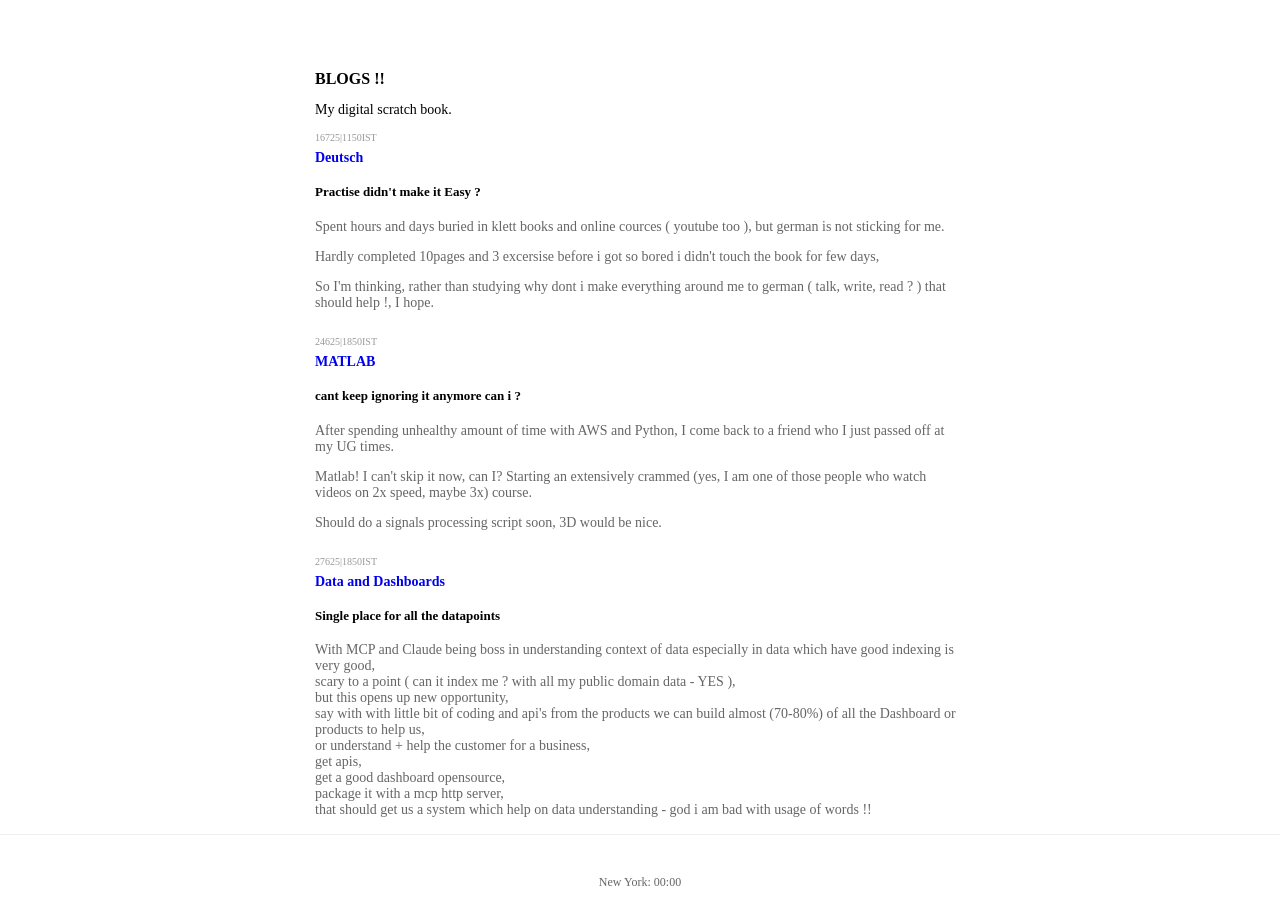
==== blog.html @ 9ca4fc63 "small change" ====
<!DOCTYPE html>
<html lang="en">
<head>
    <meta charset="UTF-8">
    <meta name="viewport" content="width=device-width, initial-scale=1.0">
    <title>Blogs !! | VENKATESAN G</title>
    <style>
        h1{font-size:16px;margin:0}span{font-size:12px}.center{max-width:650px;margin:70px auto 0}.center p{font-size:14px}a{font-size:14px;text-decoration:none;color:#00E}.city-time{font-size:12px;color:#666;margin-top:30px;text-align:center}footer{position:fixed;bottom:0;left:0;width:100%;background:white;padding:10px 0;text-align:center;border-top:1px solid #eee}.blog-item{margin-bottom:25px}.blog-date{font-size:10px;color:#999;margin-bottom:5px}.blog-title{font-weight:bold;margin-bottom:8px}.blog-desc{font-size:13px;line-height:1.4;margin-bottom:5px}.blog-platform{font-size:11px;color:#666}@media (max-width:580px){.center{padding:0 16px;margin-top:40px}}
    </style>
</head>
<body>
<div class="center">
        <h1>BLOGS !!</h1>
        
        <p>My digital scratch book.</p>
        
        <!-- BLOG TEMPLATE - COPY AND PASTE BELOW -->
        <!--
        <div class="blog-item">
            <div class="blog-date">[DATE]</div>
            <div class="blog-title"><a href="[LINK]" target="_blank">[BLOG TITLE]</a></div>
            <div class="blog-desc">[SHORT DESCRIPTION]</div>
            <div class="blog-platform">[PLATFORM]</div>
        </div>
        -->


        <div class="blog-item">
            <div class="blog-date">16725|1150IST</div>
            <div class="blog-title"><a href="https://learngermanoriginal.com/courses/a1-course/lesson-1/?_gl=1*1tiapxq*_ga*NjkwODA1OTczLjE3MzY0NDAwOTY.*_ga_LGRV54S1F0*MTczNjQ0MDA5Ni4xLjEuMTczNjQ0MTcwNy4wLjAuMA.." target="_blank">Deutsch</a></div>
            <div class="blog-desc"><h4> Practise didn't make it Easy ? </h4></div>
            <div class="blog-platform">
            <p>Spent hours and days buried in klett books and online cources ( youtube too ), but german is not sticking for me.</p>
            <p>Hardly completed 10pages and 3 excersise before i got so bored i didn't touch the book for few days,</p>
            <p>So I'm thinking, rather than studying why dont i make everything around me to german ( talk, write, read ? ) that should help !, I hope.</p>
            </div>

        </div>

        <div class="blog-item">
            <div class="blog-date">24625|1850IST</div>
            <div class="blog-title"><a href="https://matlabacademy.mathworks.com/details/matlab-onramp/gettingstarted" target="_blank">MATLAB</a></div>
            <div class="blog-desc"><h4> cant keep ignoring it anymore can i ? </h4></div>
            <div class="blog-platform">
            <p>After spending unhealthy amount of time with AWS and Python, I come back to a friend who I just passed off at my UG times.</p>
            <p>Matlab! I can't skip it now, can I? Starting an extensively crammed (yes, I am one of those people who watch videos on 2x speed, maybe 3x) course.</p>
            <p>Should do a signals processing script soon, 3D would be nice.</p>
            </div>

        </div>

        <div class="blog-item">
            <div class="blog-date">27625|1850IST</div>
            <div class="blog-title"><a href="https://modelcontextprotocol.io/introduction" target="_blank">Data and Dashboards</a></div>
            <div class="blog-desc"><h4> Single place for all the datapoints </h4></div>
            <div class="blog-platform">
            <p>
            With MCP and Claude being boss in understanding context of data especially in data which have good indexing is very good,<br>
            scary to a point ( can it index me ? with all my public domain data - YES ),<br>
            but this opens up new opportunity,<br>
            say with with little bit of coding and api's from the products we can build almost (70-80%) of all the Dashboard or products to help us,<br>
            or understand + help the customer for a business,<br>
            get apis,<br>
            get a good dashboard opensource,<br>
            package it with a mcp http server,<br>
            that should get us a system which help on data understanding - god i am bad with usage of words !!
            </p>
            </div>

        </div>
    
        
        
            
        <p><a href="index.html">← back to home</a></p>

    <footer>
        <div class="city-time" id="cityTime"></div>
    </footer>

    <script>
        async function updateCityTime() {
            try {
                // Simple approach - use predefined cities with timezone API
                const cities = [
                    { name: 'New York', timezone: 'America/New_York' },
                    { name: 'London', timezone: 'Europe/London' },
                    { name: 'Tokyo', timezone: 'Asia/Tokyo' },
                    { name: 'Berlin', timezone: 'Europe/Berlin' },
                    { name: 'Mumbai', timezone: 'Asia/Kolkata' }
                ];
                const randomCity = cities[Math.floor(Math.random() * cities.length)];
                
                const response = await fetch(`https://worldtimeapi.org/api/timezone/${randomCity.timezone}`);
                const data = await response.json();
                const cityTime = new Date(data.datetime);
                const timeString = cityTime.toLocaleTimeString('en-US', { 
                    hour12: false, 
                    hour: '2-digit', 
                    minute: '2-digit' 
                });
                
                const cityTimeElement = document.getElementById('cityTime');
                if (cityTimeElement) {
                    cityTimeElement.textContent = `${randomCity.name}: ${timeString}`;
                }
            } catch (error) {
                // Show a simple fallback
                const cities = ['New York', 'London', 'Tokyo', 'Berlin', 'Mumbai'];
                const randomCity = cities[Math.floor(Math.random() * cities.length)];
                const now = new Date();
                const timeString = now.toLocaleTimeString('en-US', { 
                    hour12: false, 
                    hour: '2-digit', 
                    minute: '2-digit' 
                });
                
                const cityTimeElement = document.getElementById('cityTime');
                if (cityTimeElement) {
                    cityTimeElement.textContent = `${randomCity}: ${timeString}`;
                }
            }
        }

        updateCityTime();
        setInterval(updateCityTime, 300000);
    </script>
</body>
</html>
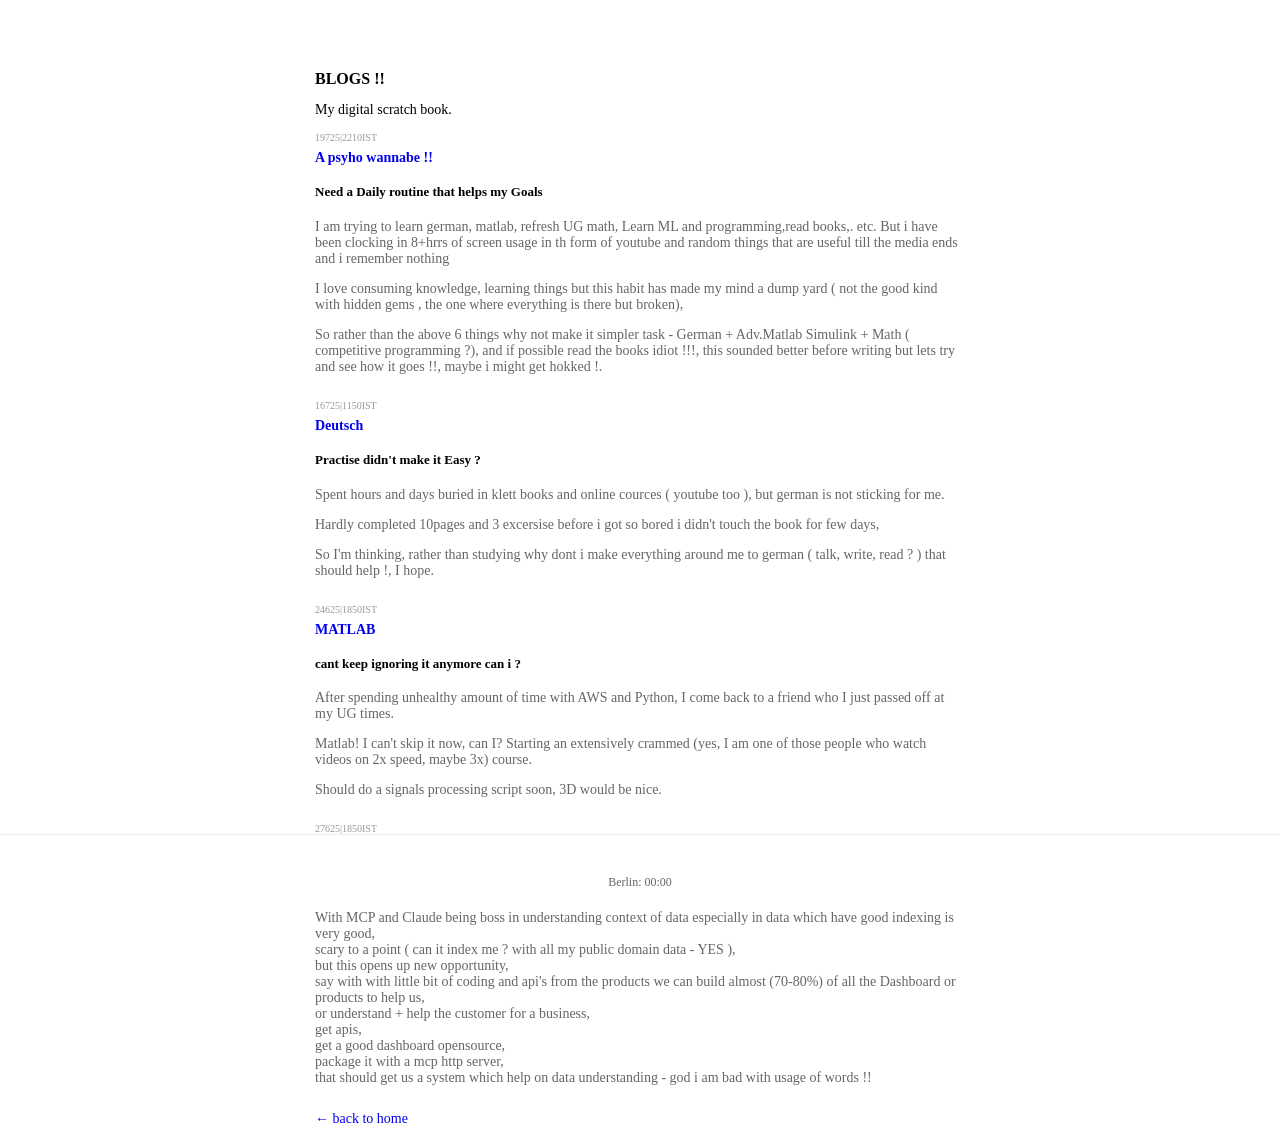
==== commit 6e434509: "Weekly update" ====
--- a/blog.html
+++ b/blog.html
@@ -23,6 +23,18 @@
             <div class="blog-platform">[PLATFORM]</div>
         </div>
         -->
+
+        <div class="blog-item">
+            <div class="blog-date">19725|2210IST</div>
+            <div class="blog-title"><a href="https://atcoder.jp/contests/awtf2025heuristic/tasks/awtf2025heuristic_a" target="_blank">A psyho wannabe !!</a></div>
+            <div class="blog-desc"><h4> Need a Daily routine that helps my Goals </h4></div>
+            <div class="blog-platform">
+            <p>I am trying to learn german, matlab, refresh UG math, Learn ML and programming,read books,. etc. But i have been clocking in 8+hrrs of screen usage in th form of youtube and random things that are useful till the media ends and i remember nothing</p>
+            <p>I love consuming knowledge, learning things but this habit has made my mind a dump yard ( not the good kind with hidden gems , the one where everything is there but broken),</p>
+            <p>So rather than the above 6 things why not make it simpler task - German + Adv.Matlab Simulink + Math ( competitive programming ?), and if possible read the books idiot !!!, this sounded better before writing but lets try and see how it goes !!, maybe i might get hokked !.</p>
+            </div>
+
+        </div>
 
 
         <div class="blog-item">
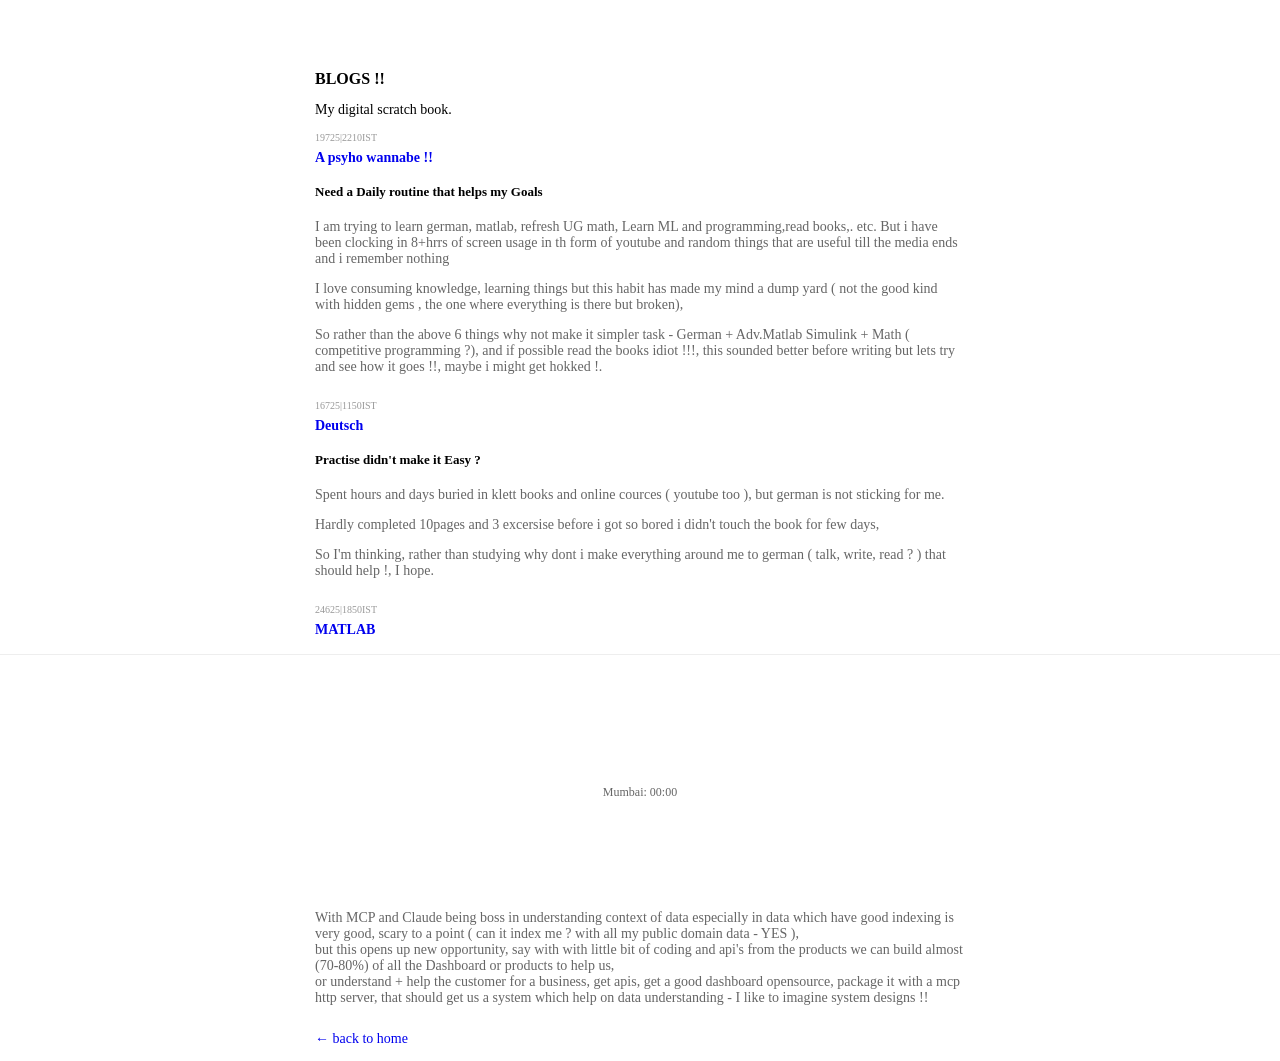
==== commit 036ce5e6: "Cosmetic Update" ====
--- a/blog.html
+++ b/blog.html
@@ -5,7 +5,7 @@
     <meta name="viewport" content="width=device-width, initial-scale=1.0">
     <title>Blogs !! | VENKATESAN G</title>
     <style>
-        h1{font-size:16px;margin:0}span{font-size:12px}.center{max-width:650px;margin:70px auto 0}.center p{font-size:14px}a{font-size:14px;text-decoration:none;color:#00E}.city-time{font-size:12px;color:#666;margin-top:30px;text-align:center}footer{position:fixed;bottom:0;left:0;width:100%;background:white;padding:10px 0;text-align:center;border-top:1px solid #eee}.blog-item{margin-bottom:25px}.blog-date{font-size:10px;color:#999;margin-bottom:5px}.blog-title{font-weight:bold;margin-bottom:8px}.blog-desc{font-size:13px;line-height:1.4;margin-bottom:5px}.blog-platform{font-size:11px;color:#666}@media (max-width:580px){.center{padding:0 16px;margin-top:40px}}
+        h1{font-size:16px;margin:0}span{font-size:12px}.center{max-width:650px;margin:70px auto 0}.center p{font-size:14px}a{font-size:14px;text-decoration:none;color:#00E}.city-time{font-size:12px;color:#666;margin-top:30px;text-align:center}footer{position:fixed;bottom:0;left:0;width:100%;background:white;padding:100px 0;text-align:center;border-top:1px solid #eee}.blog-item{margin-bottom:25px}.blog-date{font-size:10px;color:#999;margin-bottom:5px}.blog-title{font-weight:bold;margin-bottom:8px}.blog-desc{font-size:13px;line-height:1.4;margin-bottom:5px}.blog-platform{font-size:11px;color:#666}@media (max-width:580px){.center{padding:0 16px;margin-top:40px}}
     </style>
 </head>
 <body>
@@ -67,15 +67,9 @@
             <div class="blog-desc"><h4> Single place for all the datapoints </h4></div>
             <div class="blog-platform">
             <p>
-            With MCP and Claude being boss in understanding context of data especially in data which have good indexing is very good,<br>
-            scary to a point ( can it index me ? with all my public domain data - YES ),<br>
-            but this opens up new opportunity,<br>
-            say with with little bit of coding and api's from the products we can build almost (70-80%) of all the Dashboard or products to help us,<br>
-            or understand + help the customer for a business,<br>
-            get apis,<br>
-            get a good dashboard opensource,<br>
-            package it with a mcp http server,<br>
-            that should get us a system which help on data understanding - god i am bad with usage of words !!
+            With MCP and Claude being boss in understanding context of data especially in data which have good indexing is very good, scary to a point ( can it index me ? with all my public domain data - YES ),<br>
+            but this opens up new opportunity, say with with little bit of coding and api's from the products we can build almost (70-80%) of all the Dashboard or products to help us,<br>
+            or understand + help the customer for a business, get apis, get a good dashboard opensource, package it with a mcp http server, that should get us a system which help on data understanding - I like to imagine system designs !!
             </p>
             </div>
 
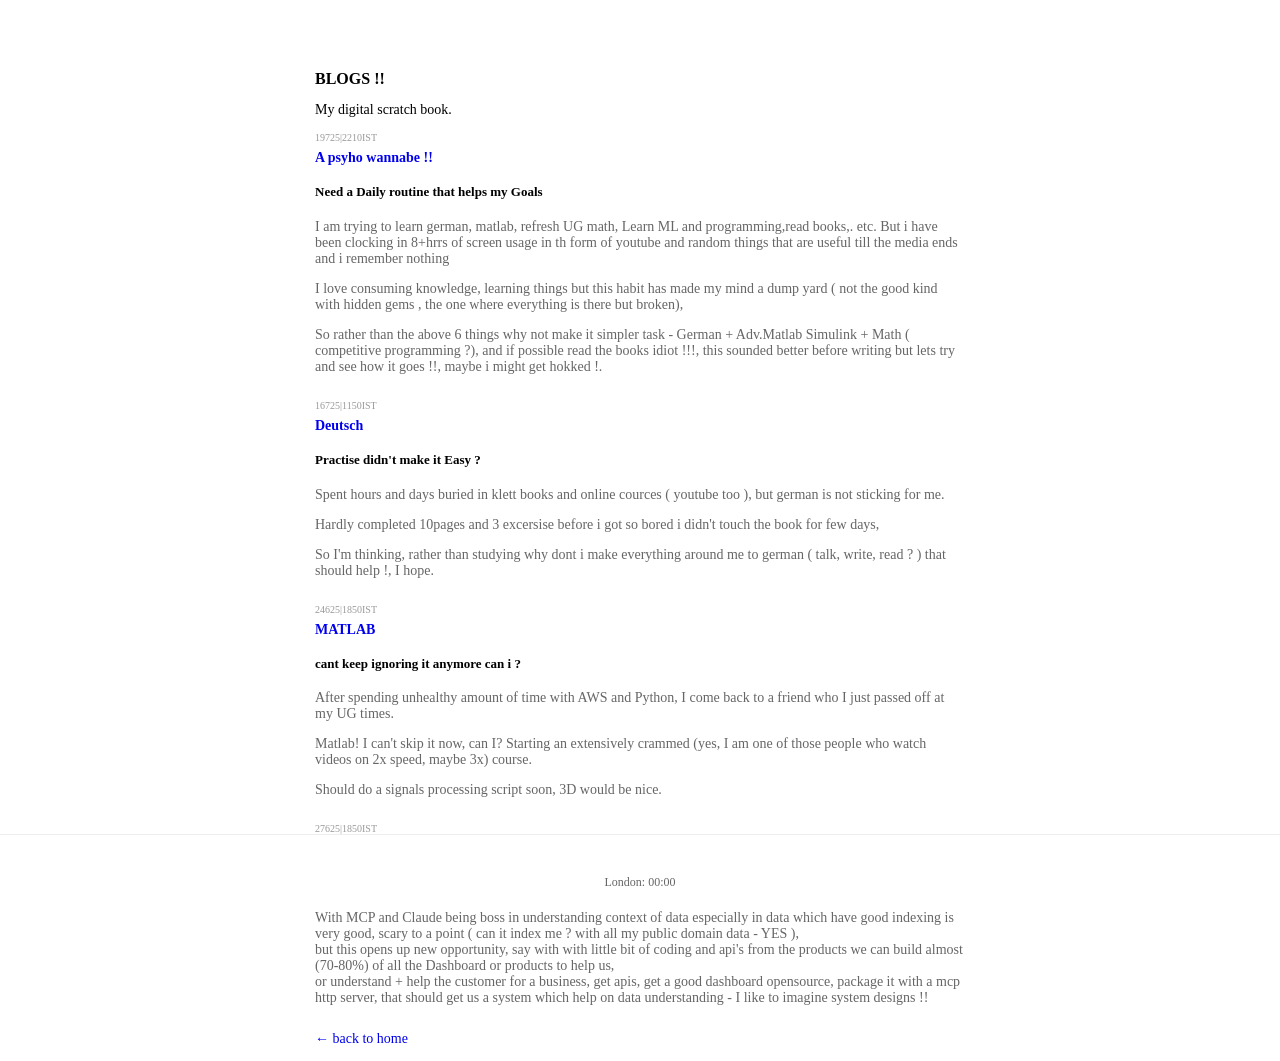
==== commit 26ac3a14: "revert Cosmetic Update" ====
--- a/blog.html
+++ b/blog.html
@@ -5,7 +5,7 @@
     <meta name="viewport" content="width=device-width, initial-scale=1.0">
     <title>Blogs !! | VENKATESAN G</title>
     <style>
-        h1{font-size:16px;margin:0}span{font-size:12px}.center{max-width:650px;margin:70px auto 0}.center p{font-size:14px}a{font-size:14px;text-decoration:none;color:#00E}.city-time{font-size:12px;color:#666;margin-top:30px;text-align:center}footer{position:fixed;bottom:0;left:0;width:100%;background:white;padding:100px 0;text-align:center;border-top:1px solid #eee}.blog-item{margin-bottom:25px}.blog-date{font-size:10px;color:#999;margin-bottom:5px}.blog-title{font-weight:bold;margin-bottom:8px}.blog-desc{font-size:13px;line-height:1.4;margin-bottom:5px}.blog-platform{font-size:11px;color:#666}@media (max-width:580px){.center{padding:0 16px;margin-top:40px}}
+        h1{font-size:16px;margin:0}span{font-size:12px}.center{max-width:650px;margin:70px auto 0}.center p{font-size:14px}a{font-size:14px;text-decoration:none;color:#00E}.city-time{font-size:12px;color:#666;margin-top:30px;text-align:center}footer{position:fixed;bottom:0;left:0;width:100%;background:white;padding:10px 0;text-align:center;border-top:1px solid #eee}.blog-item{margin-bottom:25px}.blog-date{font-size:10px;color:#999;margin-bottom:5px}.blog-title{font-weight:bold;margin-bottom:8px}.blog-desc{font-size:13px;line-height:1.4;margin-bottom:5px}.blog-platform{font-size:11px;color:#666}@media (max-width:580px){.center{padding:0 16px;margin-top:40px}}
     </style>
 </head>
 <body>
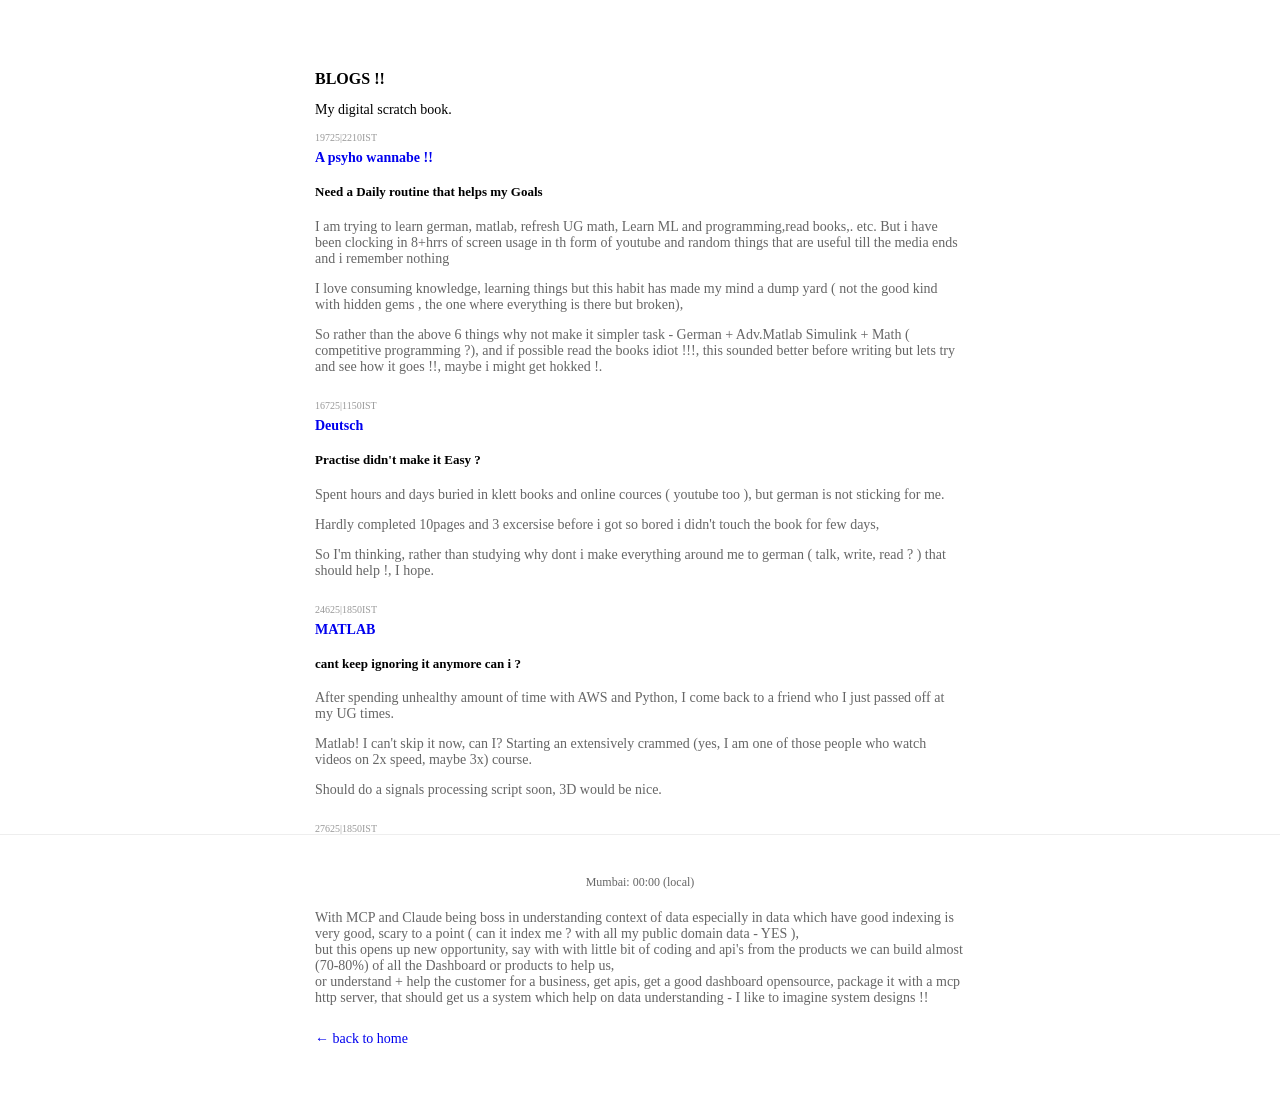
==== commit 4ae8cf1d: "New Cosmetic Update" ====
--- a/blog.html
+++ b/blog.html
@@ -4,9 +4,23 @@
     <meta charset="UTF-8">
     <meta name="viewport" content="width=device-width, initial-scale=1.0">
     <title>Blogs !! | VENKATESAN G</title>
-    <style>
-        h1{font-size:16px;margin:0}span{font-size:12px}.center{max-width:650px;margin:70px auto 0}.center p{font-size:14px}a{font-size:14px;text-decoration:none;color:#00E}.city-time{font-size:12px;color:#666;margin-top:30px;text-align:center}footer{position:fixed;bottom:0;left:0;width:100%;background:white;padding:10px 0;text-align:center;border-top:1px solid #eee}.blog-item{margin-bottom:25px}.blog-date{font-size:10px;color:#999;margin-bottom:5px}.blog-title{font-weight:bold;margin-bottom:8px}.blog-desc{font-size:13px;line-height:1.4;margin-bottom:5px}.blog-platform{font-size:11px;color:#666}@media (max-width:580px){.center{padding:0 16px;margin-top:40px}}
-    </style>
+<style>
+    h1 {font-size: 16px; margin: 0}
+    span {font-size: 12px}
+    .center {max-width: 650px; margin: 70px auto 0; padding-bottom: 50px} /* Add padding-bottom */
+    .center p {font-size: 14px}
+    a {font-size: 14px; text-decoration: none; color: #00E}
+    .city-time {font-size: 12px; color: #666; margin-top: 30px; text-align: center}
+    footer {position: fixed; bottom: 0; left: 0; width: 100%; background: white; padding: 10px 0; text-align: center; border-top: 1px solid #eee}
+    .blog-item {margin-bottom: 25px}
+    .blog-date {font-size: 10px; color: #999; margin-bottom: 5px}
+    .blog-title {font-weight: bold; margin-bottom: 8px}
+    .blog-desc {font-size: 13px; line-height: 1.4; margin-bottom: 5px}
+    .blog-platform {font-size: 11px; color: #666}
+    @media (max-width: 580px) {
+        .center {padding: 0 16px; margin-top: 40px; padding-bottom: 50px} /* Ensure padding-bottom in mobile view */
+    }
+</style>
 </head>
 <body>
 <div class="center">
@@ -85,51 +99,39 @@
     </footer>
 
     <script>
-        async function updateCityTime() {
-            try {
-                // Simple approach - use predefined cities with timezone API
-                const cities = [
-                    { name: 'New York', timezone: 'America/New_York' },
-                    { name: 'London', timezone: 'Europe/London' },
-                    { name: 'Tokyo', timezone: 'Asia/Tokyo' },
-                    { name: 'Berlin', timezone: 'Europe/Berlin' },
-                    { name: 'Mumbai', timezone: 'Asia/Kolkata' }
-                ];
-                const randomCity = cities[Math.floor(Math.random() * cities.length)];
-                
-                const response = await fetch(`https://worldtimeapi.org/api/timezone/${randomCity.timezone}`);
-                const data = await response.json();
+    function updateCityTime() {
+        const cities = [
+            { name: 'New York', timezone: 'America/New_York' },
+            { name: 'London', timezone: 'Europe/London' },
+            { name: 'Tokyo', timezone: 'Asia/Tokyo' },
+            { name: 'Berlin', timezone: 'Europe/Berlin' },
+            { name: 'Mumbai', timezone: 'Asia/Kolkata' }
+        ];
+        const randomCity = cities[Math.floor(Math.random() * cities.length)];
+        
+        fetch(`https://worldtimeapi.org/api/timezone/${randomCity.timezone}`)
+            .then(response => response.json())
+            .then(data => {
                 const cityTime = new Date(data.datetime);
                 const timeString = cityTime.toLocaleTimeString('en-US', { 
                     hour12: false, 
                     hour: '2-digit', 
                     minute: '2-digit' 
                 });
-                
-                const cityTimeElement = document.getElementById('cityTime');
-                if (cityTimeElement) {
-                    cityTimeElement.textContent = `${randomCity.name}: ${timeString}`;
-                }
-            } catch (error) {
-                // Show a simple fallback
-                const cities = ['New York', 'London', 'Tokyo', 'Berlin', 'Mumbai'];
-                const randomCity = cities[Math.floor(Math.random() * cities.length)];
-                const now = new Date();
-                const timeString = now.toLocaleTimeString('en-US', { 
+                document.getElementById('cityTime').textContent = `${randomCity.name}: ${timeString}`;
+            })
+            .catch(() => {
+                const timeString = new Date().toLocaleTimeString('en-US', { 
                     hour12: false, 
                     hour: '2-digit', 
                     minute: '2-digit' 
                 });
-                
-                const cityTimeElement = document.getElementById('cityTime');
-                if (cityTimeElement) {
-                    cityTimeElement.textContent = `${randomCity}: ${timeString}`;
-                }
-            }
-        }
+                document.getElementById('cityTime').textContent = `${randomCity.name}: ${timeString} (local)`;
+            });
+    }
 
-        updateCityTime();
-        setInterval(updateCityTime, 300000);
-    </script>
+    updateCityTime();
+    setInterval(updateCityTime, 300000);
+</script>
 </body>
 </html> 
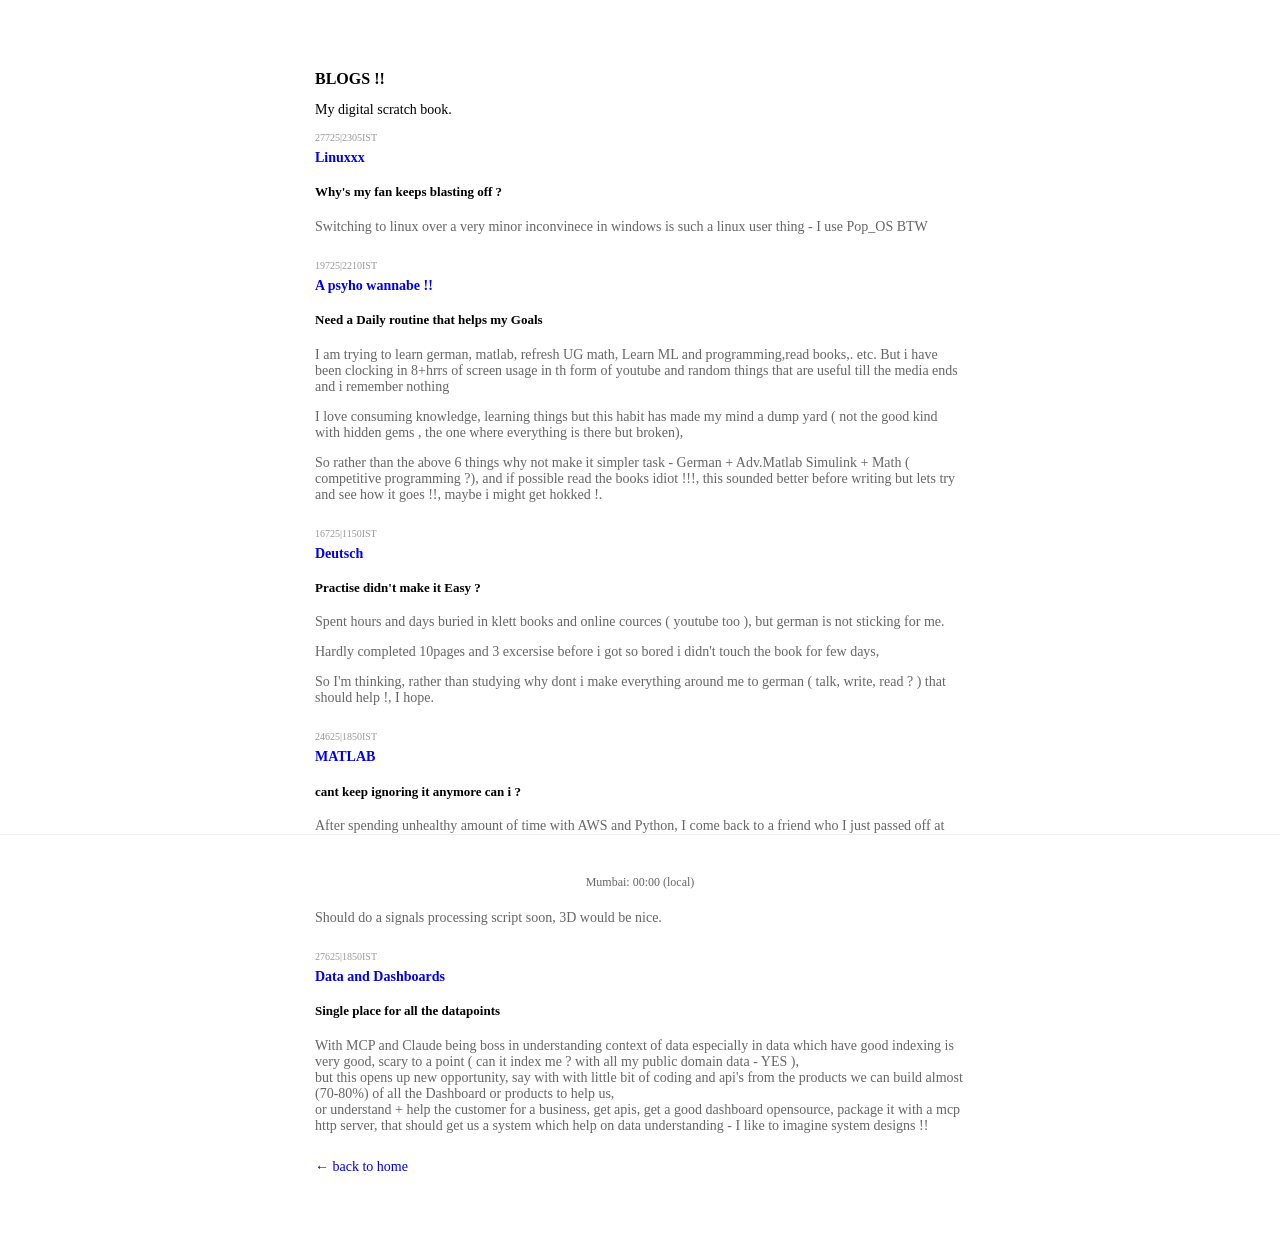
==== commit aa9af16e: "github is owned by MS - so i ain't gonna say anything" ====
--- a/blog.html
+++ b/blog.html
@@ -37,6 +37,16 @@
             <div class="blog-platform">[PLATFORM]</div>
         </div>
         -->
+
+        <div class="blog-item">
+            <div class="blog-date">27725|2305IST</div>
+            <div class="blog-title"><a href="https://www.willghatch.net/blog/misc/windows-is-terrible.html" target="_blank">Linuxxx</a></div>
+            <div class="blog-desc"><h4> Why's my fan keeps blasting off ? </h4></div>
+            <div class="blog-platform">
+            <p>Switching to linux over a very minor inconvinece in windows is such a linux user thing - I use Pop_OS BTW</p>
+            </div>
+
+        </div>
 
         <div class="blog-item">
             <div class="blog-date">19725|2210IST</div>
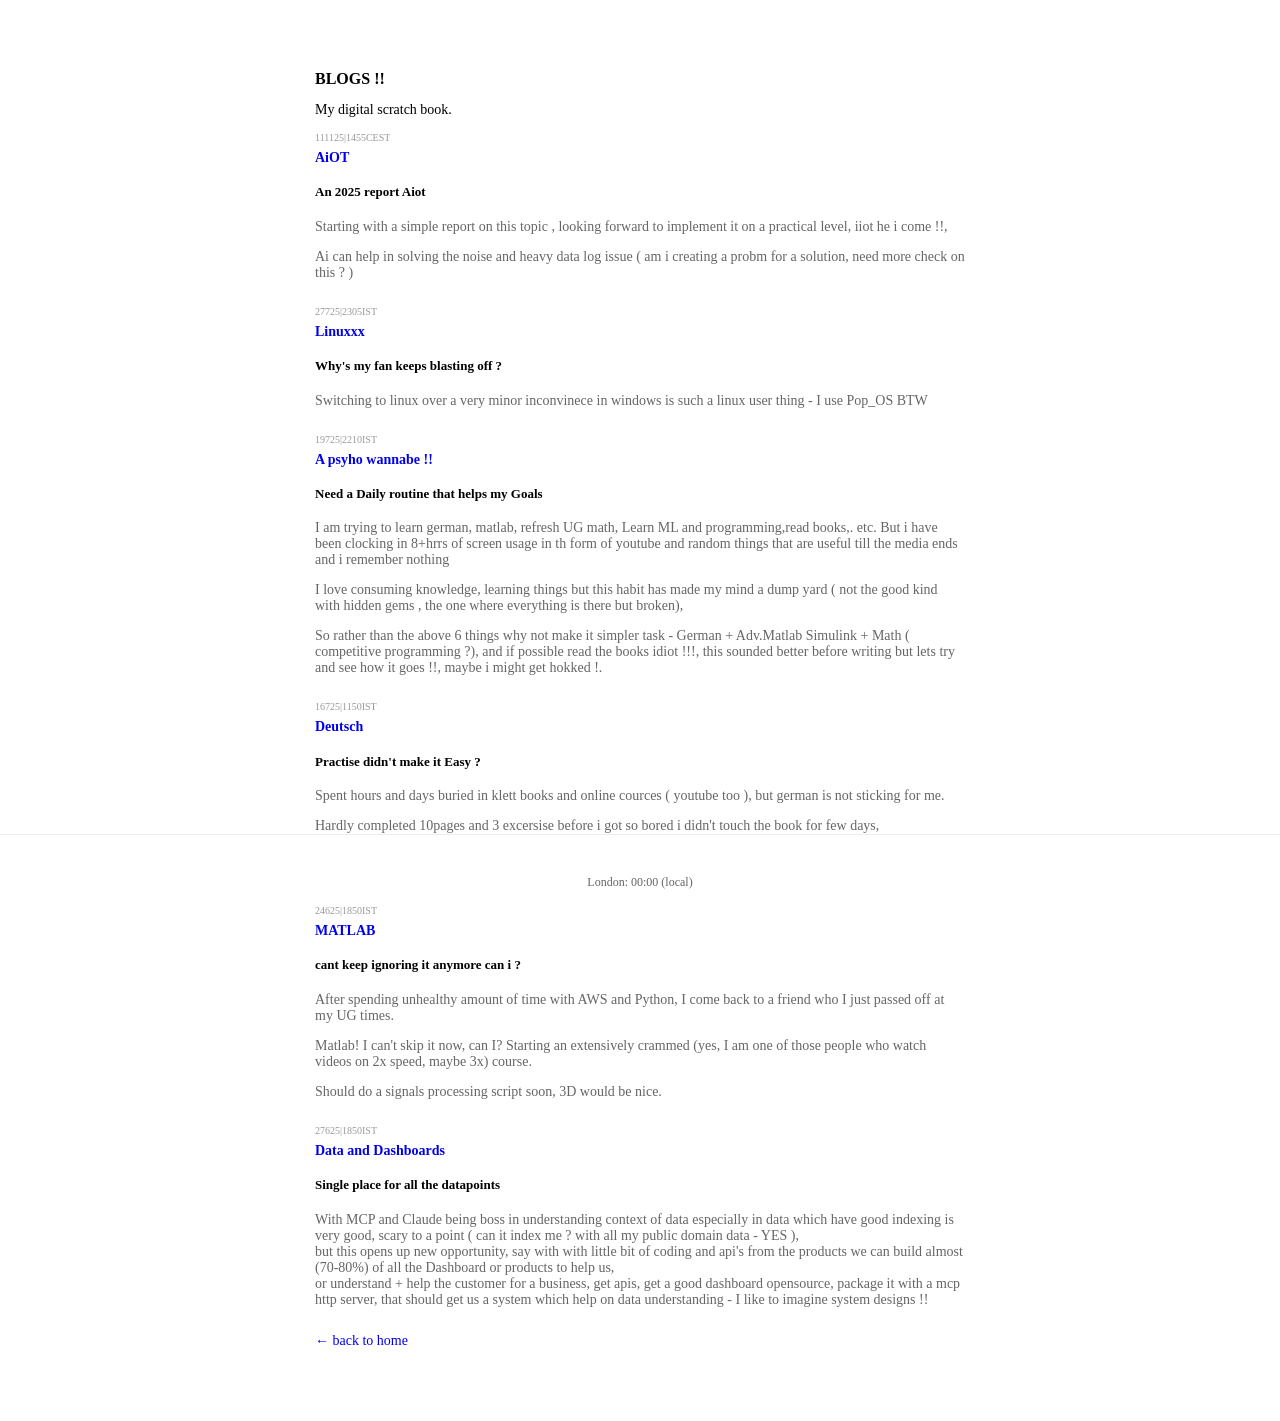
==== commit bff9d47e: "After a long time" ====
--- a/blog.html
+++ b/blog.html
@@ -37,6 +37,17 @@
             <div class="blog-platform">[PLATFORM]</div>
         </div>
         -->
+
+        <div class="blog-item">
+            <div class="blog-date">111125|1455CEST</div>
+            <div class="blog-title"><a href="https://www.ieee-aiot.org/" target="_blank">AiOT</a></div>
+            <div class="blog-desc"><h4> An 2025 report Aiot </h4></div>
+            <div class="blog-platform">
+            <p>Starting with a simple report on this topic , looking forward to implement it on a practical level, iiot he i come !!,</p>
+            <p>Ai can help in solving the noise and heavy data log issue ( am i creating a probm for a solution, need more check on this ? ) </p>
+            </div>
+
+        </div>
 
         <div class="blog-item">
             <div class="blog-date">27725|2305IST</div>
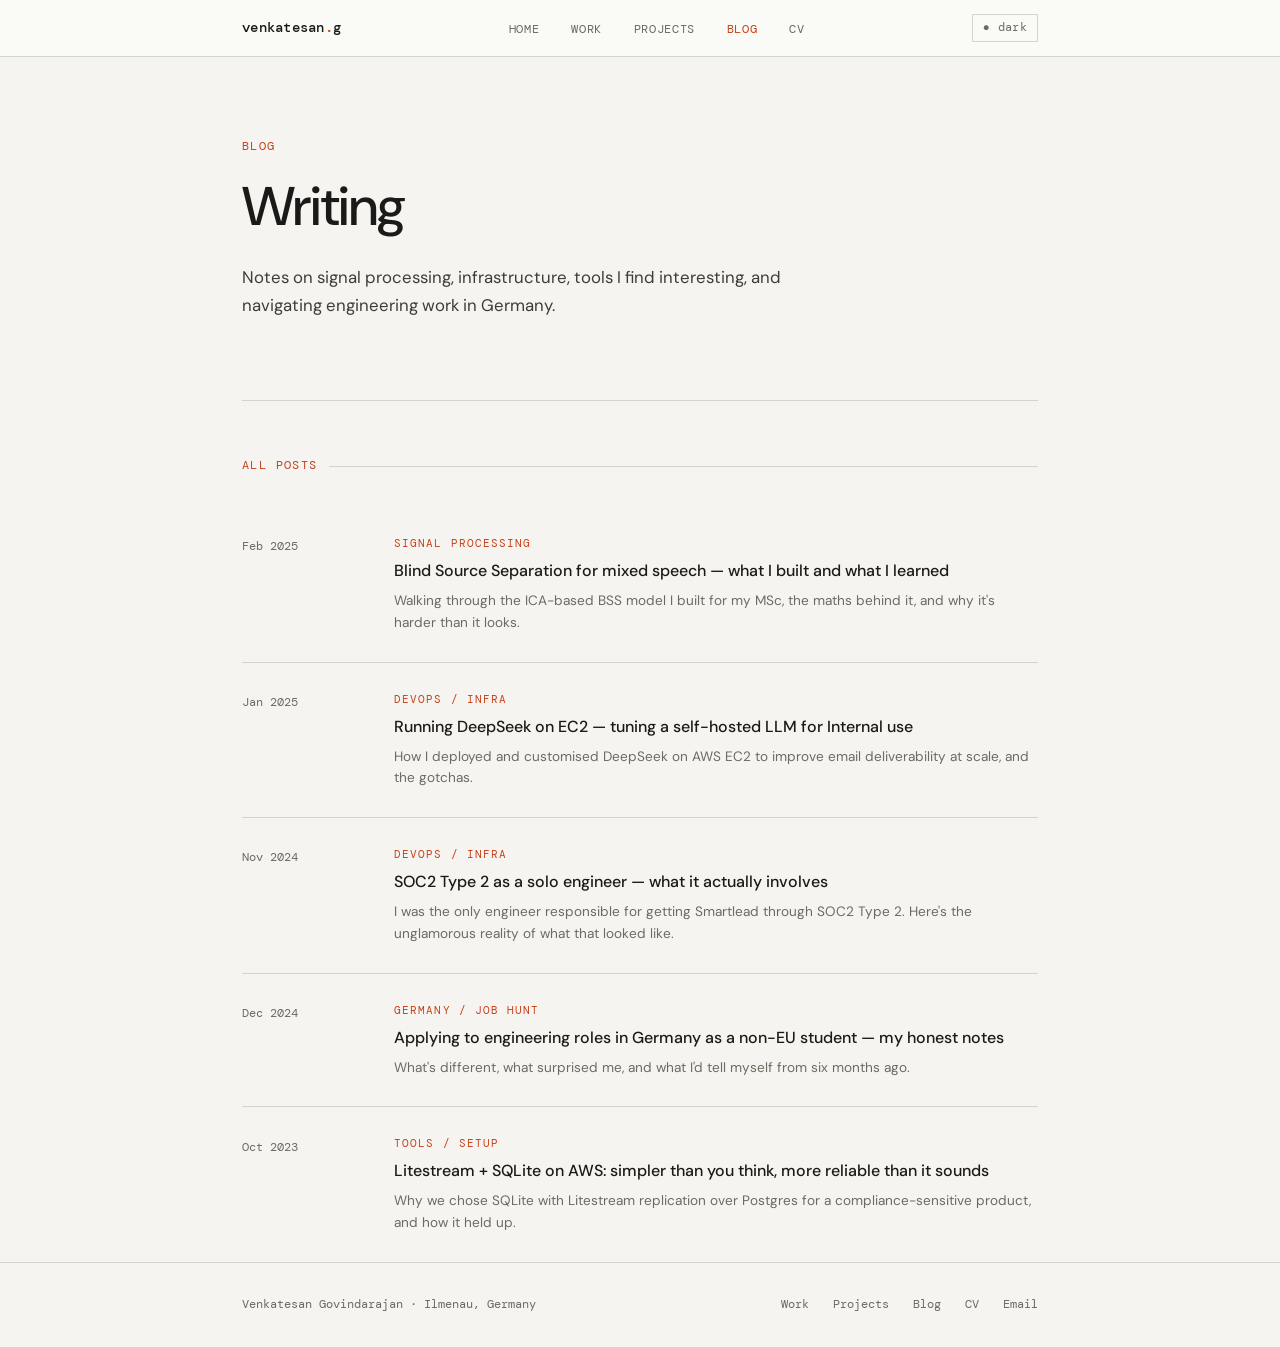
==== commit f52b02a6: "Updated Data" ====
--- a/blog.html
+++ b/blog.html
@@ -1,158 +1,126 @@
 <!DOCTYPE html>
 <html lang="en">
 <head>
-    <meta charset="UTF-8">
-    <meta name="viewport" content="width=device-width, initial-scale=1.0">
-    <title>Blogs !! | VENKATESAN G</title>
-<style>
-    h1 {font-size: 16px; margin: 0}
-    span {font-size: 12px}
-    .center {max-width: 650px; margin: 70px auto 0; padding-bottom: 50px} /* Add padding-bottom */
-    .center p {font-size: 14px}
-    a {font-size: 14px; text-decoration: none; color: #00E}
-    .city-time {font-size: 12px; color: #666; margin-top: 30px; text-align: center}
-    footer {position: fixed; bottom: 0; left: 0; width: 100%; background: white; padding: 10px 0; text-align: center; border-top: 1px solid #eee}
-    .blog-item {margin-bottom: 25px}
-    .blog-date {font-size: 10px; color: #999; margin-bottom: 5px}
-    .blog-title {font-weight: bold; margin-bottom: 8px}
-    .blog-desc {font-size: 13px; line-height: 1.4; margin-bottom: 5px}
-    .blog-platform {font-size: 11px; color: #666}
-    @media (max-width: 580px) {
-        .center {padding: 0 16px; margin-top: 40px; padding-bottom: 50px} /* Ensure padding-bottom in mobile view */
-    }
-</style>
+  <meta charset="UTF-8" />
+  <meta name="viewport" content="width=device-width, initial-scale=1.0" />
+  <title>Blog — Venkatesan Govindarajan</title>
+  <meta name="description" content="Writing on signal processing, DevOps, tools, and life as an engineer in Germany." />
+  <link rel="stylesheet" href="assets/css/style.css" />
 </head>
 <body>
-<div class="center">
-        <h1>BLOGS !!</h1>
-        
-        <p>My digital scratch book.</p>
-        
-        <!-- BLOG TEMPLATE - COPY AND PASTE BELOW -->
-        <!--
-        <div class="blog-item">
-            <div class="blog-date">[DATE]</div>
-            <div class="blog-title"><a href="[LINK]" target="_blank">[BLOG TITLE]</a></div>
-            <div class="blog-desc">[SHORT DESCRIPTION]</div>
-            <div class="blog-platform">[PLATFORM]</div>
-        </div>
-        -->
 
-        <div class="blog-item">
-            <div class="blog-date">111125|1455CEST</div>
-            <div class="blog-title"><a href="https://www.ieee-aiot.org/" target="_blank">AiOT</a></div>
-            <div class="blog-desc"><h4> An 2025 report Aiot </h4></div>
-            <div class="blog-platform">
-            <p>Starting with a simple report on this topic , looking forward to implement it on a practical level, iiot he i come !!,</p>
-            <p>Ai can help in solving the noise and heavy data log issue ( am i creating a probm for a solution, need more check on this ? ) </p>
-            </div>
+<nav>
+  <div class="nav-inner">
+    <a href="index.html" class="nav-logo">venkatesan<span>.</span>g</a>
+    <ul class="nav-links">
+      <li><a href="index.html">Home</a></li>
+      <li><a href="work.html">Work</a></li>
+      <li><a href="projects.html">Projects</a></li>
+      <li><a href="blog.html">Blog</a></li>
+      <li><a href="cv.html">CV</a></li>
+    </ul>
+    <button class="theme-toggle" id="theme-toggle" aria-label="Toggle dark mode">● dark</button>
+  </div>
+</nav>
 
-        </div>
+<main>
+  <div class="container">
 
-        <div class="blog-item">
-            <div class="blog-date">27725|2305IST</div>
-            <div class="blog-title"><a href="https://www.willghatch.net/blog/misc/windows-is-terrible.html" target="_blank">Linuxxx</a></div>
-            <div class="blog-desc"><h4> Why's my fan keeps blasting off ? </h4></div>
-            <div class="blog-platform">
-            <p>Switching to linux over a very minor inconvinece in windows is such a linux user thing - I use Pop_OS BTW</p>
-            </div>
+    <section class="hero" style="padding-bottom:2.5rem;">
+      <div class="hero-label">Blog</div>
+      <h1><strong>Writing</strong></h1>
+      <p class="hero-desc">
+        Notes on signal processing, infrastructure, tools I find interesting, and
+        navigating engineering work in Germany.
+      </p>
+    </section>
 
-        </div>
+    <section style="border-bottom:none; padding-bottom:0;">
+      <div class="section-label">All Posts</div>
+      <div class="blog-list">
 
-        <div class="blog-item">
-            <div class="blog-date">19725|2210IST</div>
-            <div class="blog-title"><a href="https://atcoder.jp/contests/awtf2025heuristic/tasks/awtf2025heuristic_a" target="_blank">A psyho wannabe !!</a></div>
-            <div class="blog-desc"><h4> Need a Daily routine that helps my Goals </h4></div>
-            <div class="blog-platform">
-            <p>I am trying to learn german, matlab, refresh UG math, Learn ML and programming,read books,. etc. But i have been clocking in 8+hrrs of screen usage in th form of youtube and random things that are useful till the media ends and i remember nothing</p>
-            <p>I love consuming knowledge, learning things but this habit has made my mind a dump yard ( not the good kind with hidden gems , the one where everything is there but broken),</p>
-            <p>So rather than the above 6 things why not make it simpler task - German + Adv.Matlab Simulink + Math ( competitive programming ?), and if possible read the books idiot !!!, this sounded better before writing but lets try and see how it goes !!, maybe i might get hokked !.</p>
-            </div>
+        <a href="blog/bss-speech-signals.html" class="blog-item">
+          <div class="blog-date">Feb 2025</div>
+          <div>
+            <div class="blog-cat">Signal Processing</div>
+            <div class="blog-title">Blind Source Separation for mixed speech — what I built and what I learned</div>
+            <div class="blog-excerpt">Walking through the ICA-based BSS model I built for my MSc, the maths behind it, and why it's harder than it looks.</div>
+          </div>
+        </a>
 
-        </div>
+        <a href="blog/deepseek-aws.html" class="blog-item">
+          <div class="blog-date">Jan 2025</div>
+          <div>
+            <div class="blog-cat">DevOps / Infra</div>
+            <div class="blog-title">Running DeepSeek on EC2 — tuning a self-hosted LLM for Internal use</div>
+            <div class="blog-excerpt">How I deployed and customised DeepSeek on AWS EC2 to improve email deliverability at scale, and the gotchas.</div>
+          </div>
+        </a>
+
+        <a href="blog/soc2-solo.html" class="blog-item">
+          <div class="blog-date">Nov 2024</div>
+          <div>
+            <div class="blog-cat">DevOps / Infra</div>
+            <div class="blog-title">SOC2 Type 2 as a solo engineer — what it actually involves</div>
+            <div class="blog-excerpt">I was the only engineer responsible for getting Smartlead through SOC2 Type 2. Here's the unglamorous reality of what that looked like.</div>
+          </div>
+        </a>
+
+        <a href="blog/germany-job-hunt.html" class="blog-item">
+          <div class="blog-date">Dec 2024</div>
+          <div>
+            <div class="blog-cat">Germany / Job Hunt</div>
+            <div class="blog-title">Applying to engineering roles in Germany as a non-EU student — my honest notes</div>
+            <div class="blog-excerpt">What's different, what surprised me, and what I'd tell myself from six months ago.</div>
+          </div>
+        </a>
+
+        <a href="blog/litestream-sqlite.html" class="blog-item">
+          <div class="blog-date">Oct 2023</div>
+          <div>
+            <div class="blog-cat">Tools / Setup</div>
+            <div class="blog-title">Litestream + SQLite on AWS: simpler than you think, more reliable than it sounds</div>
+            <div class="blog-excerpt">Why we chose SQLite with Litestream replication over Postgres for a compliance-sensitive product, and how it held up.</div>
+          </div>
+        </a>
+
+      </div>
+    </section>
+
+  </div>
+</main>
+
+<footer>
+  <div class="footer-inner">
+    <span class="footer-name">Venkatesan Govindarajan · Ilmenau, Germany</span>
+    <div class="footer-links">
+      <a href="work.html">Work</a>
+      <a href="projects.html">Projects</a>
+      <a href="blog.html">Blog</a>
+      <a href="cv.html">CV</a>
+      <a href="mailto:venkatesangovindarajan03@gmail.com">Email</a>
+    </div>
+  </div>
+</footer>
 
 
-        <div class="blog-item">
-            <div class="blog-date">16725|1150IST</div>
-            <div class="blog-title"><a href="https://learngermanoriginal.com/courses/a1-course/lesson-1/?_gl=1*1tiapxq*_ga*NjkwODA1OTczLjE3MzY0NDAwOTY.*_ga_LGRV54S1F0*MTczNjQ0MDA5Ni4xLjEuMTczNjQ0MTcwNy4wLjAuMA.." target="_blank">Deutsch</a></div>
-            <div class="blog-desc"><h4> Practise didn't make it Easy ? </h4></div>
-            <div class="blog-platform">
-            <p>Spent hours and days buried in klett books and online cources ( youtube too ), but german is not sticking for me.</p>
-            <p>Hardly completed 10pages and 3 excersise before i got so bored i didn't touch the book for few days,</p>
-            <p>So I'm thinking, rather than studying why dont i make everything around me to german ( talk, write, read ? ) that should help !, I hope.</p>
-            </div>
-
-        </div>
-
-        <div class="blog-item">
-            <div class="blog-date">24625|1850IST</div>
-            <div class="blog-title"><a href="https://matlabacademy.mathworks.com/details/matlab-onramp/gettingstarted" target="_blank">MATLAB</a></div>
-            <div class="blog-desc"><h4> cant keep ignoring it anymore can i ? </h4></div>
-            <div class="blog-platform">
-            <p>After spending unhealthy amount of time with AWS and Python, I come back to a friend who I just passed off at my UG times.</p>
-            <p>Matlab! I can't skip it now, can I? Starting an extensively crammed (yes, I am one of those people who watch videos on 2x speed, maybe 3x) course.</p>
-            <p>Should do a signals processing script soon, 3D would be nice.</p>
-            </div>
-
-        </div>
-
-        <div class="blog-item">
-            <div class="blog-date">27625|1850IST</div>
-            <div class="blog-title"><a href="https://modelcontextprotocol.io/introduction" target="_blank">Data and Dashboards</a></div>
-            <div class="blog-desc"><h4> Single place for all the datapoints </h4></div>
-            <div class="blog-platform">
-            <p>
-            With MCP and Claude being boss in understanding context of data especially in data which have good indexing is very good, scary to a point ( can it index me ? with all my public domain data - YES ),<br>
-            but this opens up new opportunity, say with with little bit of coding and api's from the products we can build almost (70-80%) of all the Dashboard or products to help us,<br>
-            or understand + help the customer for a business, get apis, get a good dashboard opensource, package it with a mcp http server, that should get us a system which help on data understanding - I like to imagine system designs !!
-            </p>
-            </div>
-
-        </div>
-    
-        
-        
-            
-        <p><a href="index.html">← back to home</a></p>
-
-    <footer>
-        <div class="city-time" id="cityTime"></div>
-    </footer>
-
-    <script>
-    function updateCityTime() {
-        const cities = [
-            { name: 'New York', timezone: 'America/New_York' },
-            { name: 'London', timezone: 'Europe/London' },
-            { name: 'Tokyo', timezone: 'Asia/Tokyo' },
-            { name: 'Berlin', timezone: 'Europe/Berlin' },
-            { name: 'Mumbai', timezone: 'Asia/Kolkata' }
-        ];
-        const randomCity = cities[Math.floor(Math.random() * cities.length)];
-        
-        fetch(`https://worldtimeapi.org/api/timezone/${randomCity.timezone}`)
-            .then(response => response.json())
-            .then(data => {
-                const cityTime = new Date(data.datetime);
-                const timeString = cityTime.toLocaleTimeString('en-US', { 
-                    hour12: false, 
-                    hour: '2-digit', 
-                    minute: '2-digit' 
-                });
-                document.getElementById('cityTime').textContent = `${randomCity.name}: ${timeString}`;
-            })
-            .catch(() => {
-                const timeString = new Date().toLocaleTimeString('en-US', { 
-                    hour12: false, 
-                    hour: '2-digit', 
-                    minute: '2-digit' 
-                });
-                document.getElementById('cityTime').textContent = `${randomCity.name}: ${timeString} (local)`;
-            });
-    }
-
-    updateCityTime();
-    setInterval(updateCityTime, 300000);
-</script>
+<!-- Easter egg overlay -->
+<div id="konami-overlay">
+  <pre>
+██╗   ██╗███████╗ ██████╗ 
+██║   ██║╚════██║██╔════╝ 
+██║   ██║    ██╔╝██║  ███╗
+╚██╗ ██╔╝   ██╔╝ ██║   ██║
+ ╚████╔╝   ██║   ╚██████╔╝
+  ╚═══╝    ╚═╝    ╚═════╝ 
+  </pre>
+  <p>you found the easter egg<br><br>
+  this is basically me at 2am doing random things that<br>
+  <em>i definitely was planning five minutes ago</em><br><br>
+  current status: MSc student by day, gremlin by night<br>
+  german skill level: kann Tee bestellen ✓</p>
+  <button id="konami-close">[ esc ] close</button>
+</div>
+<script src="assets/js/main.js"></script>
 </body>
-</html> 
+</html>
--- a/assets/css/style.css
+++ b/assets/css/style.css
@@ -0,0 +1,490 @@
+@import url('https://fonts.googleapis.com/css2?family=DM+Mono:ital,wght@0,300;0,400;0,500;1,300&family=DM+Sans:ital,opsz,wght@0,9..40,300;0,9..40,400;0,9..40,500;1,9..40,300&display=swap');
+
+:root {
+  --ink: #1a1a18;
+  --ink-2: #3d3d38;
+  --ink-3: #6b6b62;
+  --rule: #d4d4cc;
+  --bg: #f5f4f0;
+  --bg-warm: #eeede8;
+  --signal: #c8401a;
+  --signal-pale: #f5e8e3;
+  --white: #fafaf7;
+  --mono: 'DM Mono', monospace;
+  --sans: 'DM Sans', sans-serif;
+  --max: 860px;
+}
+
+/* ── DARK MODE (system preference) ── */
+@media (prefers-color-scheme: dark) {
+  :root:not([data-theme="light"]) {
+    --ink: #e8e6df;
+    --ink-2: #c4c2b8;
+    --ink-3: #8a8880;
+    --rule: #2e2e2a;
+    --bg: #141412;
+    --bg-warm: #1c1c19;
+    --signal: #e05a30;
+    --signal-pale: #2a1a14;
+    --white: #1a1a17;
+  }
+}
+
+/* ── DARK MODE (manual toggle) ── */
+[data-theme="dark"] {
+  --ink: #e8e6df;
+  --ink-2: #c4c2b8;
+  --ink-3: #8a8880;
+  --rule: #2e2e2a;
+  --bg: #141412;
+  --bg-warm: #1c1c19;
+  --signal: #e05a30;
+  --signal-pale: #2a1a14;
+  --white: #1a1a17;
+}
+
+[data-theme="light"] {
+  --ink: #1a1a18;
+  --ink-2: #3d3d38;
+  --ink-3: #6b6b62;
+  --rule: #d4d4cc;
+  --bg: #f5f4f0;
+  --bg-warm: #eeede8;
+  --signal: #c8401a;
+  --signal-pale: #f5e8e3;
+  --white: #fafaf7;
+}
+
+*, *::before, *::after { box-sizing: border-box; margin: 0; padding: 0; }
+
+html { font-size: 16px; scroll-behavior: smooth; }
+
+body {
+  font-family: var(--sans);
+  background: var(--bg);
+  color: var(--ink);
+  line-height: 1.6;
+  -webkit-font-smoothing: antialiased;
+}
+
+/* ── LAYOUT ── */
+.container { max-width: var(--max); margin: 0 auto; padding: 0 2rem; }
+
+/* ── NAV ── */
+nav {
+  border-bottom: 1px solid var(--rule);
+  background: var(--white);
+  position: sticky; top: 0; z-index: 100;
+}
+.nav-inner {
+  max-width: var(--max); margin: 0 auto; padding: 0 2rem;
+  display: flex; align-items: center; justify-content: space-between;
+  height: 56px;
+}
+.nav-logo {
+  font-family: var(--mono);
+  font-size: 0.85rem;
+  font-weight: 500;
+  color: var(--ink);
+  text-decoration: none;
+  letter-spacing: 0.02em;
+}
+.nav-logo span { color: var(--signal); }
+.nav-links { display: flex; gap: 2rem; list-style: none; }
+.nav-links a {
+  font-family: var(--mono);
+  font-size: 0.78rem;
+  color: var(--ink-3);
+  text-decoration: none;
+  letter-spacing: 0.05em;
+  text-transform: uppercase;
+  transition: color 0.15s;
+}
+.nav-links a:hover, .nav-links a.active { color: var(--signal); }
+
+/* ── HERO ── */
+.hero {
+  padding: 5rem 0 4rem;
+  border-bottom: 1px solid var(--rule);
+}
+.hero-label {
+  font-family: var(--mono);
+  font-size: 0.75rem;
+  color: var(--signal);
+  letter-spacing: 0.12em;
+  text-transform: uppercase;
+  margin-bottom: 1.25rem;
+}
+.hero h1 {
+  font-size: clamp(2.2rem, 5vw, 3.4rem);
+  font-weight: 300;
+  line-height: 1.15;
+  letter-spacing: -0.02em;
+  color: var(--ink);
+  margin-bottom: 1.5rem;
+}
+.hero h1 strong { font-weight: 500; }
+.hero-desc {
+  font-size: 1.05rem;
+  color: var(--ink-2);
+  max-width: 560px;
+  line-height: 1.7;
+  margin-bottom: 2.5rem;
+}
+.hero-meta {
+  display: flex; gap: 2rem; flex-wrap: wrap;
+  font-family: var(--mono);
+  font-size: 0.75rem;
+  color: var(--ink-3);
+}
+.hero-meta span::before { content: '→ '; color: var(--signal); }
+
+/* ── SECTION ── */
+section { padding: 3.5rem 0; border-bottom: 1px solid var(--rule); }
+section:last-of-type { border-bottom: none; }
+
+.section-label {
+  font-family: var(--mono);
+  font-size: 0.72rem;
+  letter-spacing: 0.12em;
+  text-transform: uppercase;
+  color: var(--signal);
+  margin-bottom: 2rem;
+  display: flex; align-items: center; gap: 0.75rem;
+}
+.section-label::after {
+  content: '';
+  flex: 1; height: 1px;
+  background: var(--rule);
+}
+
+h2 { font-size: 1.5rem; font-weight: 400; margin-bottom: 1rem; }
+h3 { font-size: 1rem; font-weight: 500; }
+
+/* ── SKILLS GRID ── */
+.skills-grid {
+  display: grid;
+  grid-template-columns: repeat(auto-fill, minmax(200px, 1fr));
+  gap: 1px;
+  background: var(--rule);
+  border: 1px solid var(--rule);
+}
+.skill-cell {
+  background: var(--white);
+  padding: 1.25rem 1.5rem;
+}
+.skill-cell .skill-cat {
+  font-family: var(--mono);
+  font-size: 0.68rem;
+  text-transform: uppercase;
+  letter-spacing: 0.1em;
+  color: var(--ink-3);
+  margin-bottom: 0.6rem;
+}
+.skill-cell .skill-items {
+  font-size: 0.88rem;
+  color: var(--ink-2);
+  line-height: 1.7;
+}
+
+/* ── EXPERIENCE ── */
+.exp-item { padding: 2rem 0; border-bottom: 1px solid var(--rule); }
+.exp-item:last-child { border-bottom: none; }
+.exp-header {
+  display: grid;
+  grid-template-columns: 1fr auto;
+  gap: 1rem;
+  align-items: start;
+  margin-bottom: 0.4rem;
+}
+.exp-company { font-weight: 500; font-size: 1rem; }
+.exp-period {
+  font-family: var(--mono);
+  font-size: 0.75rem;
+  color: var(--ink-3);
+  white-space: nowrap;
+}
+.exp-role {
+  font-family: var(--mono);
+  font-size: 0.8rem;
+  color: var(--signal);
+  margin-bottom: 1rem;
+}
+.exp-points { list-style: none; padding: 0; }
+.exp-points li {
+  font-size: 0.9rem;
+  color: var(--ink-2);
+  padding: 0.3rem 0 0.3rem 1.2rem;
+  position: relative;
+  line-height: 1.6;
+}
+.exp-points li::before {
+  content: '—';
+  position: absolute; left: 0;
+  color: var(--rule);
+  font-family: var(--mono);
+}
+.exp-tags { display: flex; flex-wrap: wrap; gap: 0.4rem; margin-top: 1rem; }
+.tag {
+  font-family: var(--mono);
+  font-size: 0.68rem;
+  background: var(--bg-warm);
+  border: 1px solid var(--rule);
+  padding: 0.2rem 0.5rem;
+  color: var(--ink-3);
+  letter-spacing: 0.04em;
+}
+
+/* ── PROJECTS ── */
+.projects-grid {
+  display: grid;
+  grid-template-columns: repeat(auto-fill, minmax(280px, 1fr));
+  gap: 1px;
+  background: var(--rule);
+  border: 1px solid var(--rule);
+}
+.project-card {
+  background: var(--white);
+  padding: 1.75rem;
+  display: flex; flex-direction: column; gap: 0.75rem;
+  transition: background 0.15s;
+}
+.project-card:hover { background: var(--signal-pale); }
+.project-type {
+  font-family: var(--mono);
+  font-size: 0.68rem;
+  text-transform: uppercase;
+  letter-spacing: 0.1em;
+  color: var(--signal);
+}
+.project-card h3 { font-size: 0.95rem; font-weight: 500; }
+.project-card p { font-size: 0.85rem; color: var(--ink-2); line-height: 1.6; flex: 1; }
+.project-card .project-link {
+  font-family: var(--mono);
+  font-size: 0.75rem;
+  color: var(--ink-3);
+  text-decoration: none;
+  display: inline-flex; align-items: center; gap: 0.3rem;
+  transition: color 0.15s;
+}
+.project-card .project-link:hover { color: var(--signal); }
+
+/* ── BLOG ── */
+.blog-list { display: flex; flex-direction: column; }
+.blog-item {
+  display: grid;
+  grid-template-columns: 120px 1fr;
+  gap: 2rem;
+  padding: 1.75rem 0;
+  border-bottom: 1px solid var(--rule);
+  text-decoration: none;
+  color: inherit;
+  transition: background 0.12s;
+}
+.blog-item:last-child { border-bottom: none; }
+.blog-item:hover .blog-title { color: var(--signal); }
+.blog-date {
+  font-family: var(--mono);
+  font-size: 0.75rem;
+  color: var(--ink-3);
+  padding-top: 0.2rem;
+  line-height: 1.4;
+}
+.blog-cat {
+  font-family: var(--mono);
+  font-size: 0.68rem;
+  text-transform: uppercase;
+  letter-spacing: 0.1em;
+  color: var(--signal);
+  margin-bottom: 0.35rem;
+}
+.blog-title { font-size: 1rem; font-weight: 500; margin-bottom: 0.4rem; transition: color 0.15s; }
+.blog-excerpt { font-size: 0.85rem; color: var(--ink-3); line-height: 1.6; }
+
+/* ── CV SECTION ── */
+.cv-grid {
+  display: grid;
+  grid-template-columns: repeat(auto-fill, minmax(240px, 1fr));
+  gap: 1px;
+  background: var(--rule);
+  border: 1px solid var(--rule);
+}
+.cv-card {
+  background: var(--white);
+  padding: 1.75rem;
+  display: flex; flex-direction: column; gap: 0.5rem;
+}
+.cv-card .cv-role {
+  font-family: var(--mono);
+  font-size: 0.68rem;
+  text-transform: uppercase;
+  letter-spacing: 0.1em;
+  color: var(--signal);
+}
+.cv-card h3 { font-size: 0.95rem; font-weight: 500; }
+.cv-card p { font-size: 0.82rem; color: var(--ink-3); line-height: 1.5; flex: 1; }
+.cv-card a.btn {
+  margin-top: 0.75rem;
+  display: inline-block;
+  font-family: var(--mono);
+  font-size: 0.75rem;
+  padding: 0.5rem 1rem;
+  background: var(--ink);
+  color: var(--white);
+  text-decoration: none;
+  letter-spacing: 0.05em;
+  transition: background 0.15s;
+  text-align: center;
+}
+.cv-card a.btn:hover { background: var(--signal); }
+
+/* ── FOOTER ── */
+footer {
+  border-top: 1px solid var(--rule);
+  padding: 2rem 0;
+  margin-top: 0;
+}
+.footer-inner {
+  max-width: var(--max); margin: 0 auto; padding: 0 2rem;
+  display: flex; justify-content: space-between; align-items: center;
+  flex-wrap: wrap; gap: 1rem;
+}
+.footer-name {
+  font-family: var(--mono);
+  font-size: 0.78rem;
+  color: var(--ink-3);
+}
+.footer-links { display: flex; gap: 1.5rem; }
+.footer-links a {
+  font-family: var(--mono);
+  font-size: 0.75rem;
+  color: var(--ink-3);
+  text-decoration: none;
+  transition: color 0.15s;
+}
+.footer-links a:hover { color: var(--signal); }
+
+/* ── BLOG POST ── */
+.post-header { padding: 3.5rem 0 2rem; border-bottom: 1px solid var(--rule); }
+.post-meta {
+  display: flex; gap: 1.5rem; align-items: center; flex-wrap: wrap;
+  margin-bottom: 1.5rem;
+}
+.post-meta span {
+  font-family: var(--mono);
+  font-size: 0.75rem;
+  color: var(--ink-3);
+}
+.post-meta .cat { color: var(--signal); }
+.post-header h1 {
+  font-size: clamp(1.6rem, 4vw, 2.4rem);
+  font-weight: 400;
+  line-height: 1.25;
+  letter-spacing: -0.02em;
+  max-width: 680px;
+}
+.post-body {
+  padding: 3rem 0;
+  max-width: 680px;
+}
+.post-body p { font-size: 1rem; line-height: 1.8; color: var(--ink-2); margin-bottom: 1.5rem; }
+.post-body h2 { font-size: 1.25rem; font-weight: 500; margin: 2.5rem 0 1rem; }
+.post-body h3 { font-size: 1rem; font-weight: 500; margin: 2rem 0 0.75rem; }
+.post-body code {
+  font-family: var(--mono);
+  font-size: 0.85em;
+  background: var(--bg-warm);
+  border: 1px solid var(--rule);
+  padding: 0.15em 0.4em;
+  color: var(--signal);
+}
+.post-body pre {
+  background: var(--ink);
+  color: #e8e6e0;
+  padding: 1.5rem;
+  overflow-x: auto;
+  margin: 1.5rem 0;
+  font-family: var(--mono);
+  font-size: 0.85rem;
+  line-height: 1.6;
+}
+.post-body pre code {
+  background: none; border: none; padding: 0; color: inherit; font-size: inherit;
+}
+.post-body ul, .post-body ol {
+  padding-left: 1.5rem; margin-bottom: 1.5rem; color: var(--ink-2);
+}
+.post-body li { margin-bottom: 0.4rem; line-height: 1.7; font-size: 1rem; }
+.post-body blockquote {
+  border-left: 3px solid var(--signal);
+  padding: 0.5rem 0 0.5rem 1.5rem;
+  margin: 1.5rem 0;
+  color: var(--ink-3);
+  font-style: italic;
+}
+
+/* ── THEME TOGGLE ── */
+.theme-toggle {
+  background: none;
+  border: 1px solid var(--rule);
+  color: var(--ink-3);
+  font-family: var(--mono);
+  font-size: 0.72rem;
+  padding: 0.25rem 0.6rem;
+  cursor: pointer;
+  letter-spacing: 0.04em;
+  transition: all 0.15s;
+  line-height: 1.6;
+}
+.theme-toggle:hover { border-color: var(--signal); color: var(--signal); }
+
+/* ── EASTER EGG ── */
+.easter-egg-trigger {
+  display: inline-block;
+  cursor: pointer;
+  user-select: none;
+}
+#konami-overlay {
+  display: none;
+  position: fixed; inset: 0;
+  background: var(--bg);
+  z-index: 9999;
+  align-items: center;
+  justify-content: center;
+  flex-direction: column;
+  gap: 1.5rem;
+  font-family: var(--mono);
+  text-align: center;
+}
+#konami-overlay.active { display: flex; }
+#konami-overlay pre {
+  color: var(--signal);
+  font-size: clamp(0.45rem, 1.5vw, 0.75rem);
+  line-height: 1.2;
+  letter-spacing: 0.05em;
+}
+#konami-overlay p {
+  font-size: 0.8rem;
+  color: var(--ink-3);
+  max-width: 400px;
+}
+#konami-close {
+  font-family: var(--mono);
+  font-size: 0.75rem;
+  background: none;
+  border: 1px solid var(--rule);
+  color: var(--ink-3);
+  padding: 0.4rem 1rem;
+  cursor: pointer;
+  transition: all 0.15s;
+}
+#konami-close:hover { border-color: var(--signal); color: var(--signal); }
+
+/* ── MOBILE ── */
+@media (max-width: 640px) {
+  .nav-links { gap: 1.25rem; }
+  .nav-links a { font-size: 0.72rem; }
+  .blog-item { grid-template-columns: 1fr; gap: 0.5rem; }
+  .blog-date { padding-top: 0; }
+  .exp-header { grid-template-columns: 1fr; }
+}
